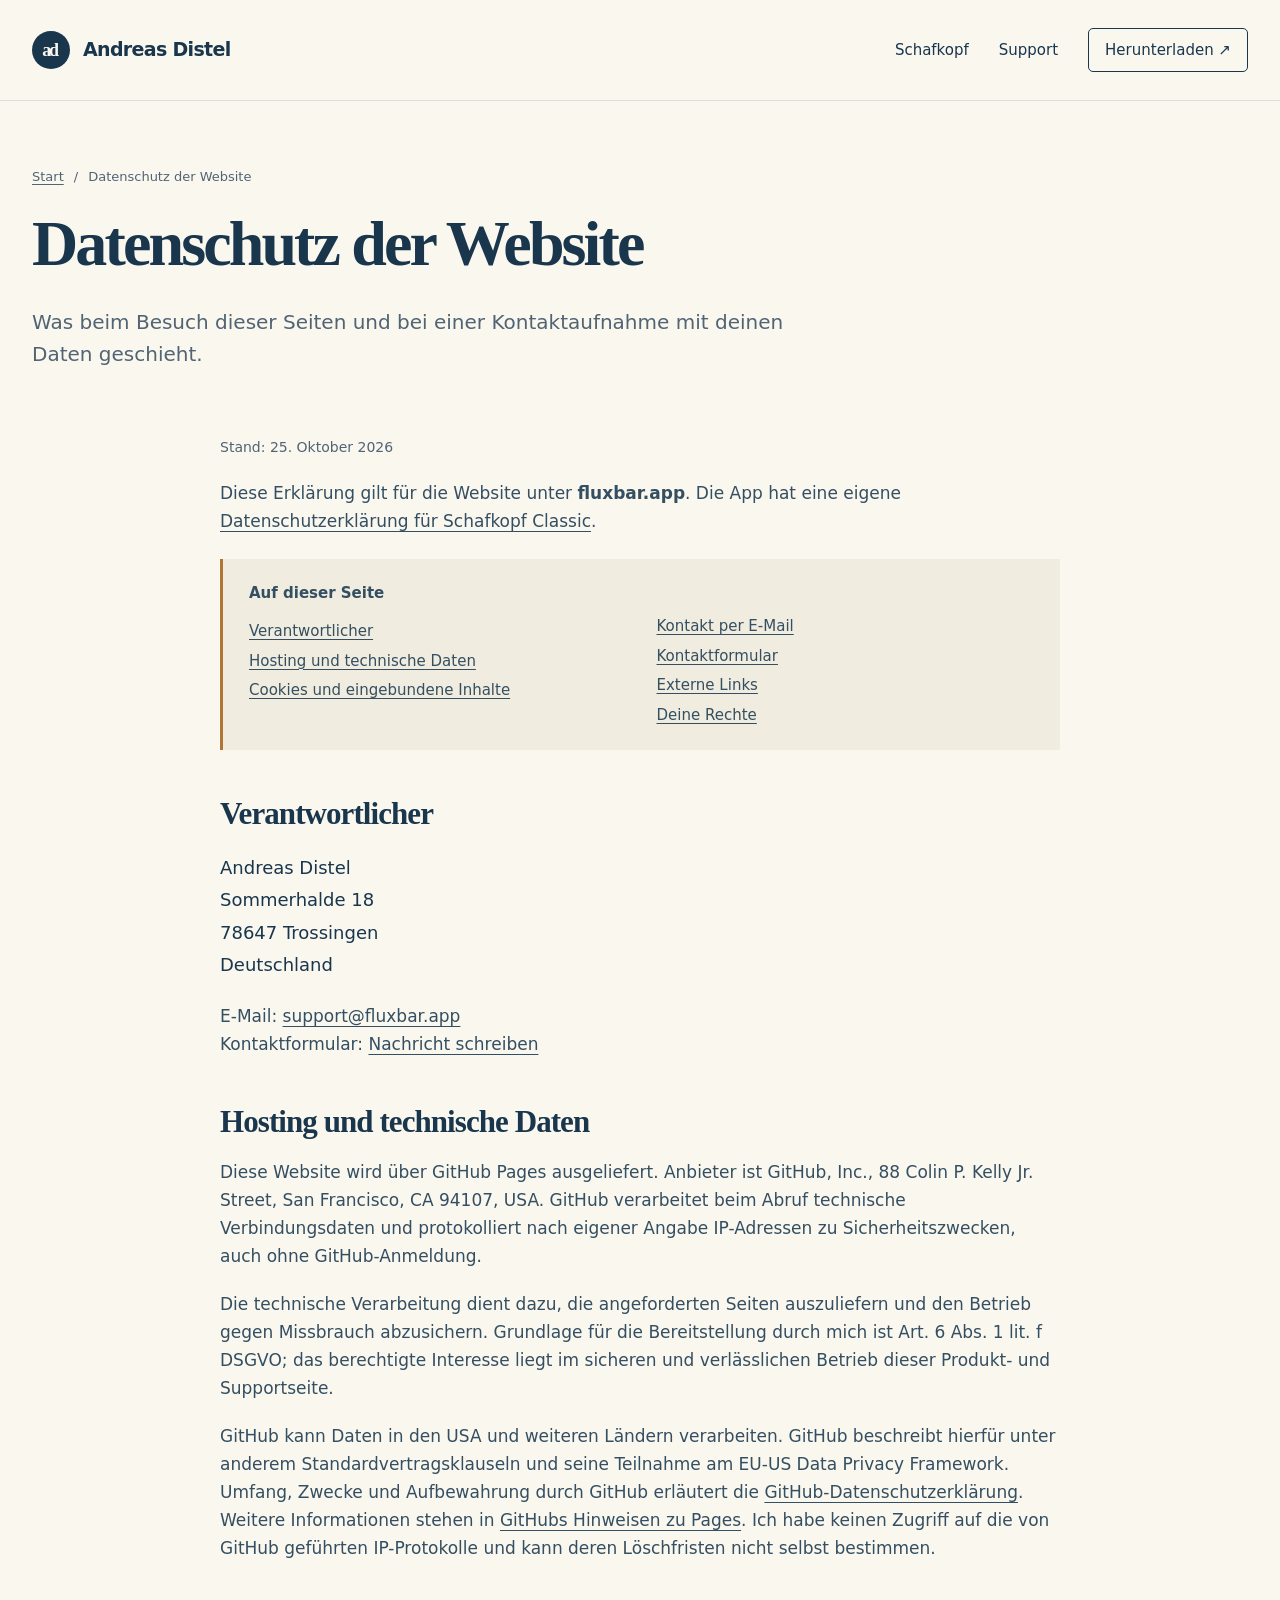
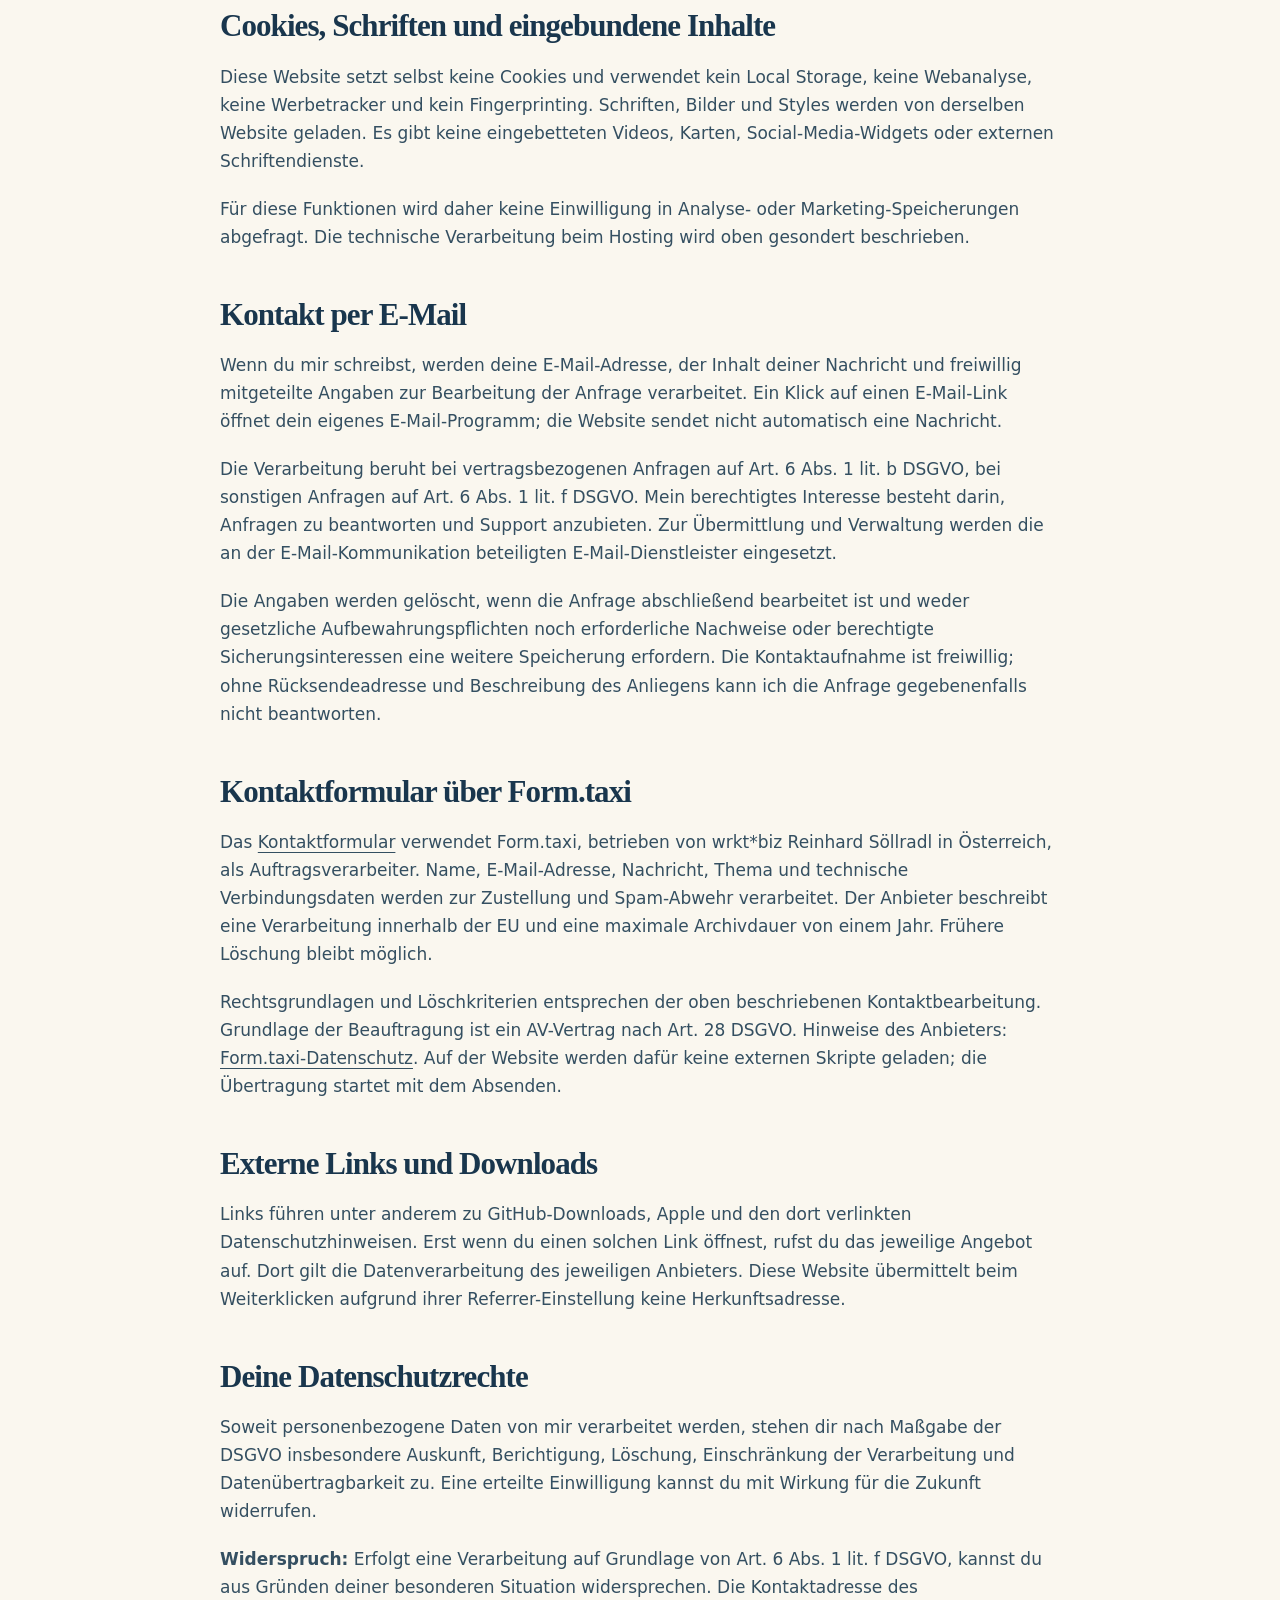
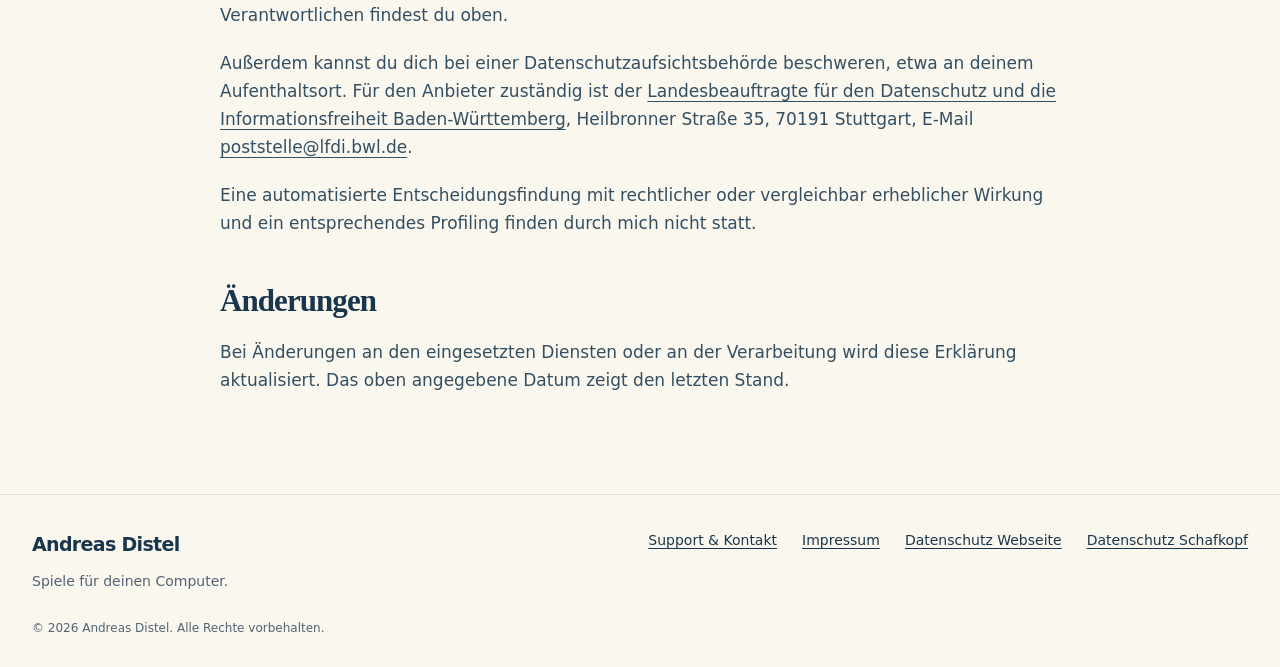
==== datenschutz/index.html @ 3a732f4f "Replace retired FluxBar site with Schafkopf product and legal pages" ====
<!doctype html>
<html lang="de"><head><meta charset="utf-8"><meta name="viewport" content="width=device-width,initial-scale=1">
<meta name="referrer" content="no-referrer"><meta name="color-scheme" content="light">
<meta http-equiv="Content-Security-Policy" content="default-src 'none'; img-src 'self'; style-src 'self'; font-src 'self'; script-src 'none'; object-src 'none'; base-uri 'none'; form-action 'none'">
<title>Datenschutz der Website · Andreas Distel</title><meta name="description" content="Datenschutz für fluxbar.app: GitHub Pages, technische Zugriffsdaten, lokale Schriften, E-Mail-Kontakt und deine Datenschutzrechte.">
<link rel="canonical" href="https://fluxbar.app/datenschutz/"><link rel="icon" type="image/png" sizes="128x128" href="/assets/images/icon-128.png">
<link rel="stylesheet" href="/assets/site.css"><link rel="preload" href="/assets/fonts/figtree-400.woff2" as="font" type="font/woff2" crossorigin>
<meta property="og:locale" content="de_DE"><meta property="og:type" content="website"><meta property="og:site_name" content="Andreas Distel · Spiele">
<meta property="og:title" content="Datenschutz der Website · Andreas Distel"><meta property="og:description" content="Datenschutz für fluxbar.app: GitHub Pages, technische Zugriffsdaten, lokale Schriften, E-Mail-Kontakt und deine Datenschutzrechte."><meta property="og:url" content="https://fluxbar.app/datenschutz/">
<meta property="og:image" content="https://fluxbar.app/assets/images/og-schafkopf-1200x630.jpg"><meta property="og:image:width" content="1200"><meta property="og:image:height" content="630"><meta property="og:image:alt" content="Schafkopf Classic – echte Spielansicht am dunklen Stammtisch.">
<meta name="twitter:card" content="summary_large_image"></head><body><a class="skip" href="#inhalt">Zum Inhalt</a>
    <header class="site-header"><div class="wrap header-row">
      <a class="brand" href="/" aria-label="Andreas Distel – Startseite"><span class="brand-mark" aria-hidden="true">ad</span>Andreas Distel</a>
      <nav aria-label="Hauptnavigation"><a href="/schafkopf/">Schafkopf</a><a href="/schafkopf/support/">Support</a><a class="nav-download" href="/schafkopf/#download">Herunterladen <span aria-hidden="true">↗</span></a></nav>
    </div></header><main id="inhalt"><div class="page-heading"><div class="wrap"><p class="breadcrumbs"><a href="/">Start</a><span aria-hidden="true">/</span>Datenschutz der Website</p><h1>Datenschutz der Website</h1><p class=lede>Was beim Besuch dieser Seiten und bei einer Kontaktaufnahme mit deinen Daten geschieht.</p></div></div><div class="wrap"><article class="article"><p class="date">Stand: 25. Oktober 2026</p><p>Diese Erklärung gilt für die Website unter <strong>fluxbar.app</strong>. Die App hat eine eigene <a href="/schafkopf/datenschutz/">Datenschutzerklärung für Schafkopf Classic</a>.</p>
    <div class="toc"><p>Auf dieser Seite</p><ul><li><a href="#verantwortlich">Verantwortlicher</a></li><li><a href="#hosting">Hosting und technische Daten</a></li><li><a href="#cookies">Cookies und eingebundene Inhalte</a></li><li><a href="#kontakt">Kontakt per E-Mail</a></li><li><a href="#formular">Kontaktformular</a></li><li><a href="#links">Externe Links</a></li><li><a href="#rechte">Deine Rechte</a></li></ul></div>
    <h2 id="verantwortlich">Verantwortlicher</h2><address>Andreas Distel<br>Sommerhalde 18<br>78647 Trossingen<br>Deutschland</address><p>E-Mail: <a href="mailto:support@fluxbar.app">support@fluxbar.app</a><br>Kontaktformular: <a href="/kontakt/">Nachricht schreiben</a></p>
    <h2 id="hosting">Hosting und technische Daten</h2><p>Diese Website wird über GitHub Pages ausgeliefert. Anbieter ist GitHub, Inc., 88 Colin P. Kelly Jr. Street, San Francisco, CA 94107, USA. GitHub verarbeitet beim Abruf technische Verbindungsdaten und protokolliert nach eigener Angabe IP-Adressen zu Sicherheitszwecken, auch ohne GitHub-Anmeldung.</p><p>Die technische Verarbeitung dient dazu, die angeforderten Seiten auszuliefern und den Betrieb gegen Missbrauch abzusichern. Grundlage für die Bereitstellung durch mich ist Art. 6 Abs. 1 lit. f DSGVO; das berechtigte Interesse liegt im sicheren und verlässlichen Betrieb dieser Produkt- und Supportseite.</p><p>GitHub kann Daten in den USA und weiteren Ländern verarbeiten. GitHub beschreibt hierfür unter anderem Standardvertragsklauseln und seine Teilnahme am EU-US Data Privacy Framework. Umfang, Zwecke und Aufbewahrung durch GitHub erläutert die <a href="https://docs.github.com/site-policy/privacy-policies/github-general-privacy-statement">GitHub-Datenschutzerklärung</a>. Weitere Informationen stehen in <a href="https://docs.github.com/en/pages/getting-started-with-github-pages/what-is-github-pages#data-collection">GitHubs Hinweisen zu Pages</a>. Ich habe keinen Zugriff auf die von GitHub geführten IP-Protokolle und kann deren Löschfristen nicht selbst bestimmen.</p>
    <h2 id="cookies">Cookies, Schriften und eingebundene Inhalte</h2><p>Diese Website setzt selbst keine Cookies und verwendet kein Local Storage, keine Webanalyse, keine Werbetracker und kein Fingerprinting. Schriften, Bilder und Styles werden von derselben Website geladen. Es gibt keine eingebetteten Videos, Karten, Social-Media-Widgets oder externen Schriftendienste.</p><p>Für diese Funktionen wird daher keine Einwilligung in Analyse- oder Marketing-Speicherungen abgefragt. Die technische Verarbeitung beim Hosting wird oben gesondert beschrieben.</p>
    <h2 id="kontakt">Kontakt per E-Mail</h2><p>Wenn du mir schreibst, werden deine E-Mail-Adresse, der Inhalt deiner Nachricht und freiwillig mitgeteilte Angaben zur Bearbeitung der Anfrage verarbeitet. Ein Klick auf einen E-Mail-Link öffnet dein eigenes E-Mail-Programm; die Website sendet nicht automatisch eine Nachricht.</p><p>Die Verarbeitung beruht bei vertragsbezogenen Anfragen auf Art. 6 Abs. 1 lit. b DSGVO, bei sonstigen Anfragen auf Art. 6 Abs. 1 lit. f DSGVO. Mein berechtigtes Interesse besteht darin, Anfragen zu beantworten und Support anzubieten. Zur Übermittlung und Verwaltung werden die an der E-Mail-Kommunikation beteiligten E-Mail-Dienstleister eingesetzt.</p><p>Die Angaben werden gelöscht, wenn die Anfrage abschließend bearbeitet ist und weder gesetzliche Aufbewahrungspflichten noch erforderliche Nachweise oder berechtigte Sicherungsinteressen eine weitere Speicherung erfordern. Die Kontaktaufnahme ist freiwillig; ohne Rücksendeadresse und Beschreibung des Anliegens kann ich die Anfrage gegebenenfalls nicht beantworten.</p>
    <h2 id="formular">Kontaktformular über Form.taxi</h2><p>Das <a href="/kontakt/">Kontaktformular</a> verwendet Form.taxi, betrieben von wrkt*biz Reinhard Söllradl in Österreich, als Auftragsverarbeiter. Name, E-Mail-Adresse, Nachricht, Thema und technische Verbindungsdaten werden zur Zustellung und Spam-Abwehr verarbeitet. Der Anbieter beschreibt eine Verarbeitung innerhalb der EU und eine maximale Archivdauer von einem Jahr. Frühere Löschung bleibt möglich.</p><p>Rechtsgrundlagen und Löschkriterien entsprechen der oben beschriebenen Kontaktbearbeitung. Grundlage der Beauftragung ist ein AV-Vertrag nach Art. 28 DSGVO. Hinweise des Anbieters: <a href="https://docs.form.taxi/de/privacy">Form.taxi-Datenschutz</a>. Auf der Website werden dafür keine externen Skripte geladen; die Übertragung startet mit dem Absenden.</p>
    <h2 id="links">Externe Links und Downloads</h2><p>Links führen unter anderem zu GitHub-Downloads, Apple und den dort verlinkten Datenschutzhinweisen. Erst wenn du einen solchen Link öffnest, rufst du das jeweilige Angebot auf. Dort gilt die Datenverarbeitung des jeweiligen Anbieters. Diese Website übermittelt beim Weiterklicken aufgrund ihrer Referrer-Einstellung keine Herkunftsadresse.</p>
    <h2 id="rechte">Deine Datenschutzrechte</h2><p>Soweit personenbezogene Daten von mir verarbeitet werden, stehen dir nach Maßgabe der DSGVO insbesondere Auskunft, Berichtigung, Löschung, Einschränkung der Verarbeitung und Datenübertragbarkeit zu. Eine erteilte Einwilligung kannst du mit Wirkung für die Zukunft widerrufen.</p><p><strong>Widerspruch:</strong> Erfolgt eine Verarbeitung auf Grundlage von Art. 6 Abs. 1 lit. f DSGVO, kannst du aus Gründen deiner besonderen Situation widersprechen. Die Kontaktadresse des Verantwortlichen findest du oben.</p><p>Außerdem kannst du dich bei einer Datenschutzaufsichtsbehörde beschweren, etwa an deinem Aufenthaltsort. Für den Anbieter zuständig ist der <a href="https://www.baden-wuerttemberg.datenschutz.de/kontakt-aufnehmen/">Landesbeauftragte für den Datenschutz und die Informationsfreiheit Baden-Württemberg</a>, Heilbronner Straße 35, 70191 Stuttgart, E-Mail <a href="mailto:poststelle@lfdi.bwl.de">poststelle@lfdi.bwl.de</a>.</p><p>Eine automatisierte Entscheidungsfindung mit rechtlicher oder vergleichbar erheblicher Wirkung und ein entsprechendes Profiling finden durch mich nicht statt.</p><h2>Änderungen</h2><p>Bei Änderungen an den eingesetzten Diensten oder an der Verarbeitung wird diese Erklärung aktualisiert. Das oben angegebene Datum zeigt den letzten Stand.</p></article></div></main><footer class="site-footer"><div class="wrap"><div class="footer-top"><div><a class="brand" href="/">Andreas Distel</a><p>Spiele für deinen Computer.</p></div>
      <div class="footer-links" aria-label="Kontakt und Rechtliches"><a href="/schafkopf/support/">Support &amp; Kontakt</a><a href="/impressum/">Impressum</a><a href="/datenschutz/">Datenschutz Webseite</a><a href="/schafkopf/datenschutz/">Datenschutz Schafkopf</a></div></div>
      <p class="copyright">© 2026 Andreas Distel. Alle Rechte vorbehalten.</p></div></footer></body></html>
---- assets/site.css ----
@font-face{font-family:Figtree;src:url('/assets/fonts/figtree-400.woff2') format('woff2');font-style:normal;font-weight:400;font-display:swap}
@font-face{font-family:Figtree;src:url('/assets/fonts/figtree-600.woff2') format('woff2');font-style:normal;font-weight:600;font-display:swap}
@font-face{font-family:Figtree;src:url('/assets/fonts/figtree-700.woff2') format('woff2');font-style:normal;font-weight:700;font-display:swap}
:root{--paper:#faf7ef;--white:#fffefa;--ink:#19364d;--muted:#516474;--line:#d9dfdc;--gold:#e8bf70;--soft:#eee9dd;--serif:Georgia,'Times New Roman',serif;--sans:Figtree,system-ui,sans-serif}
*{box-sizing:border-box}html{scroll-behavior:smooth;scroll-padding-top:30px}body{margin:0;background:var(--paper);color:var(--ink);font:400 18px/1.65 var(--sans);-webkit-font-smoothing:antialiased}img{display:block;max-width:100%;height:auto}a{color:inherit;text-underline-offset:.22em;text-decoration-thickness:1px}a:hover{text-decoration-thickness:2px}button,input,textarea{font:inherit}:focus-visible{outline:3px solid #ad6b0a;outline-offset:5px}.wrap{width:min(1240px,calc(100% - 64px));margin-inline:auto}.skip{position:absolute;left:20px;top:-100px;background:var(--ink);color:white;padding:12px 20px;z-index:10}.skip:focus{top:16px}.site-header{background:var(--paper);border-bottom:1px solid var(--line)}.header-row{min-height:100px;display:flex;align-items:center;justify-content:space-between;gap:24px}.brand{display:inline-flex;align-items:center;gap:13px;font-weight:700;font-size:19px;text-decoration:none;letter-spacing:-.035em;white-space:nowrap}.brand-mark{display:grid;place-items:center;width:38px;height:38px;color:var(--paper);background:var(--ink);border-radius:50%;font:700 18px var(--serif);letter-spacing:-.12em;padding-right:3px}nav{display:flex;align-items:center;gap:30px;font-size:15px}nav a{text-decoration:none}nav a[aria-current=page]{text-decoration:underline;text-decoration-color:#ad6b0a;text-decoration-thickness:2px}.nav-download{border:1px solid var(--ink);padding:9px 16px;border-radius:5px}.eyebrow{font-size:13px;font-weight:700;letter-spacing:.14em;text-transform:uppercase;margin:0 0 20px;color:var(--muted)}h1,h2,h3{font-family:var(--serif);font-weight:700;letter-spacing:-.045em;line-height:1.1;margin:0}h1{font-size:clamp(44px,6.7vw,88px)}h2{font-size:clamp(34px,4.2vw,56px)}h3{font-size:27px}p{margin:0 0 20px}.lede{font-size:21px;line-height:1.6;color:var(--muted);max-width:48ch;margin:26px 0}.hero{padding:76px 0 58px}.hero-grid{display:grid;grid-template-columns:.9fr 1.1fr;align-items:center;gap:50px}.hero-copy{padding-bottom:14px}.hero h1 em{font-weight:400;color:#9b5e19}.hero .eyebrow{display:flex;align-items:center;gap:12px}.app-mini{width:38px;height:38px;border-radius:9px}.actions{display:flex;align-items:center;flex-wrap:wrap;gap:16px 24px;margin:30px 0 22px}.button{display:inline-flex;align-items:center;justify-content:center;gap:12px;padding:14px 23px;background:var(--ink);color:var(--white);text-decoration:none;font-size:16px;font-weight:600;border:1px solid var(--ink);border-radius:5px;min-height:53px;line-height:1.35}.button:hover{background:#294e68;text-decoration:none}.button.secondary{background:transparent;color:var(--ink)}.button.gold{background:var(--gold);border-color:var(--gold);color:#20364a}.text-link{font-size:16px;font-weight:600}.note{font-size:14px;line-height:1.65;color:var(--muted);max-width:62ch}.screen-stage{background:var(--ink);border-radius:20px;padding:28px 20px 20px;position:relative}.screen-stage:before{content:'';display:block;width:45px;height:6px;background:var(--gold);position:absolute;top:12px;left:22px}.screen-stage img{width:100%;border-radius:9px}.screen-stage a{display:block;border-radius:9px}.screen-stage figcaption{color:#d5e1e8;font-size:13px;margin:15px 2px 0;line-height:1.5}.hero-grid figure{margin:0}.reassurance{display:flex;gap:18px 42px;flex-wrap:wrap;padding:27px 0 33px;border-bottom:1px solid var(--line);font-size:15px;color:var(--muted)}.reassurance span:before{content:'✓';font-weight:700;color:#386851;margin-right:9px}.section{padding:80px 0}.section-head{display:grid;grid-template-columns:1fr .8fr;gap:60px;align-items:end;margin-bottom:40px}.section-head p{margin:0;color:var(--muted)}.section-head .eyebrow{margin-bottom:15px}.feature-list{display:grid;grid-template-columns:repeat(3,minmax(0,1fr));gap:36px}.feature-list article{padding:28px 0;border-top:2px solid var(--ink)}.feature-list p{color:var(--muted);font-size:17px;margin:18px 0 0}.section-dark{background:var(--ink);color:var(--white)}.section-dark .eyebrow,.section-dark .lede,.section-dark p{color:#d1dde5}.split{display:grid;grid-template-columns:1.1fr .9fr;gap:64px;align-items:center}.split figure{margin:0}.split img{border-radius:11px}.split h2{max-width:12ch}.split .lede{font-size:19px}.section-dark .text-link{color:var(--gold)}.gallery{display:grid;grid-template-columns:repeat(2,minmax(0,1fr));gap:32px}.gallery figure{margin:0}.gallery img{border-radius:10px;border:1px solid var(--line)}.gallery figcaption{font-size:16px;font-weight:600;margin:17px 0 6px}.gallery .note{font-size:15px}.product-intro{padding:65px 0 45px}.product-intro h1{max-width:14ch}.product-intro .lede{max-width:52ch}.product-hero{display:grid;grid-template-columns:1fr 1fr;gap:65px;align-items:center}.product-hero figure{margin:0}.large-screen{margin:0}.large-screen img{border-radius:13px}.download-section{background:#eeeadf}.download-grid{display:grid;grid-template-columns:1fr 1fr;gap:28px;margin:38px 0 28px}.download{background:var(--white);border:1px solid #d4d6cb;padding:32px;border-radius:9px}.download h3{font-size:30px}.download .platform{font-size:14px;color:var(--muted);margin:7px 0 24px}.download .note{margin:20px 0 0}.store-status{display:flex;gap:20px;justify-content:space-between;align-items:center;flex-wrap:wrap;border-top:1px solid #cfd1c7;padding-top:24px;margin-top:28px}.store-status p{margin:0}.store-status strong{font-weight:600}.support-strip{display:flex;justify-content:space-between;align-items:center;gap:32px}.support-strip p{margin:16px 0 0;color:var(--muted);max-width:60ch}.support-strip .button{white-space:nowrap}.site-footer{border-top:1px solid var(--line);padding:34px 0 28px;font-size:14px}.footer-top{display:flex;justify-content:space-between;gap:28px}.footer-top p{color:var(--muted);margin:10px 0 0;font-size:14px}.footer-links{display:flex;align-items:flex-start;flex-wrap:wrap;gap:12px 25px;max-width:610px;justify-content:flex-end}.footer-links a{white-space:nowrap}.copyright{font-size:12px;color:var(--muted);margin:26px 0 0}.page-heading{padding:65px 0 40px}.page-heading h1{font-size:clamp(42px,5vw,68px)}.page-heading .lede{max-width:60ch;font-size:20px}.breadcrumbs{font-size:13px;display:flex;gap:10px;align-items:center;color:var(--muted);margin:0 0 22px}.article{max-width:840px;margin:0 auto;padding-bottom:80px}.article h2{font-size:31px;letter-spacing:-.03em;margin:45px 0 18px;line-height:1.2}.article h3{font-size:24px;margin:28px 0 15px}.article p,.article li{color:#344f61;font-size:17px}.article ul,.article ol{padding-left:25px;margin:0 0 24px}.article li{margin:8px 0}.article a{overflow-wrap:anywhere}.article address{font-style:normal;line-height:1.8;margin:20px 0}.article .date{font-size:14px;color:var(--muted)}.toc{padding:22px 26px;border-left:3px solid #af7735;background:#f0ecdf;margin:24px 0}.toc p{font-size:15px;font-weight:600;margin:0 0 8px}.toc ul{list-style:none;padding:0;margin:0;columns:2;column-gap:30px}.toc li{font-size:15px;margin:5px 0;break-inside:avoid}.privacy-summary{display:grid;grid-template-columns:repeat(3,1fr);gap:20px;margin:15px 0 30px}.privacy-summary p{padding:20px;border:1px solid var(--line);border-radius:7px;font-size:15px;margin:0}.privacy-summary strong{display:block;color:var(--ink);font-size:16px;margin-bottom:5px}.contact-box{border:1px solid var(--line);background:var(--white);padding:32px;border-radius:8px;margin:28px 0}.contact-box h2{margin-top:0}.contact-box .email{font-size:clamp(21px,4vw,31px);font-weight:600}.faq{margin-top:24px}.faq details{border-top:1px solid var(--line);padding:19px 0}.faq details:last-child{border-bottom:1px solid var(--line)}.faq summary{font-size:18px;font-weight:600;cursor:pointer;padding-right:20px}.faq details p{margin:17px 0 0}.faq details ul{margin:14px 0 6px}.subtle-panel{border-top:1px solid var(--line);margin-top:30px;padding-top:24px}.not-found{text-align:center;padding:90px 0 120px}.not-found h1{margin:14px 0 26px}.not-found p{color:var(--muted)}
@media(min-width:1500px){.hero-grid{gap:75px}.hero{padding-top:90px;padding-bottom:70px}}
@media(max-width:1000px){.hero-grid,.product-hero{gap:32px;grid-template-columns:1fr 1fr}.hero h1{font-size:61px}.lede{font-size:18px}.split{gap:35px}.wrap{width:calc(100% - 44px)}nav{gap:18px}.footer-top{flex-direction:column}.footer-links{justify-content:flex-start}.feature-list{gap:24px}.section-head{gap:30px}}
@media(max-width:760px){.hero-grid,.product-hero,.split,.section-head{grid-template-columns:1fr}.hero{padding-top:43px}.hero h1{font-size:clamp(48px,9.5vw,72px)}.hero-copy{padding:0}.hero-grid{gap:34px}.hero .lede{max-width:38ch}.header-row{min-height:90px;gap:15px;flex-wrap:wrap;padding-block:18px}nav{gap:20px;font-size:14px}.nav-download{display:none}.brand{font-size:17px}.brand-mark{width:32px;height:32px;font-size:16px}.reassurance{gap:12px 22px;font-size:14px}.section{padding:58px 0}.feature-list{grid-template-columns:1fr;gap:0}.feature-list article{padding:24px 0}.gallery,.download-grid{grid-template-columns:1fr}.gallery{gap:32px}.section-head{gap:22px;margin-bottom:28px}.split h2{max-width:18ch}.split{gap:30px}.download{padding:26px}.support-strip{align-items:flex-start;flex-direction:column;gap:24px}.footer-links{gap:14px 22px}.toc ul{columns:1}.privacy-summary{grid-template-columns:1fr;gap:10px}.privacy-summary p{padding:17px}.page-heading{padding-top:40px}.page-heading h1{overflow-wrap:anywhere}.article h2{font-size:28px}.screen-stage{padding:23px 12px 12px;border-radius:13px}.screen-stage:before{top:10px;height:4px;left:14px;width:32px}.product-intro{padding-top:40px}.product-hero .lede{margin-bottom:0}.contact-box{padding:24px}.contact-box .email{word-break:break-word}.store-status{align-items:flex-start;flex-direction:column;gap:12px}}
@media(max-width:380px){.wrap{width:calc(100% - 32px)}nav{gap:14px}.hero h1{font-size:46px}.actions{gap:20px}.button{padding:13px 19px}.reassurance{font-size:13px}}
@media(prefers-reduced-motion:reduce){html{scroll-behavior:auto}}
.product-intro .eyebrow{display:flex;align-items:center;gap:12px}.contact-form{padding:28px;background:var(--white);border:1px solid var(--line);border-radius:9px;margin:25px 0}.contact-form fieldset{border:0;padding:0;margin:0;min-width:0}.contact-form legend{font-family:var(--serif);font-size:27px;font-weight:700;margin-bottom:25px}.form-columns{display:grid;grid-template-columns:1fr 1fr;gap:22px}.form-field{margin-bottom:24px}.form-field label{display:block;font-size:16px;font-weight:600;margin-bottom:8px}.form-field label span{font-weight:400;color:var(--muted)}.form-field input,.form-field select,.form-field textarea{width:100%;border:1px solid #a7b4b9;border-radius:5px;padding:12px 13px;background:white;color:var(--ink);font:400 17px/1.5 var(--sans)}.form-field textarea{resize:vertical;min-height:180px}.form-field .note{margin-top:10px}.contact-form button{cursor:pointer}.contact-form fieldset:disabled{opacity:.6}.contact-form fieldset:disabled button{cursor:not-allowed}.form-status{border-left:3px solid #ad6b0a;padding:14px 20px;background:#f1e5cd}.form-trap{display:none}@media(max-width:600px){.form-columns{grid-template-columns:1fr;gap:0}.contact-form{padding:21px}}
.form-confirm{display:flex;gap:12px;align-items:flex-start;font-size:15px;line-height:1.6;margin:22px 0}.form-confirm input{width:18px;height:18px;flex:0 0 18px;margin:4px 0 0;accent-color:var(--ink)}
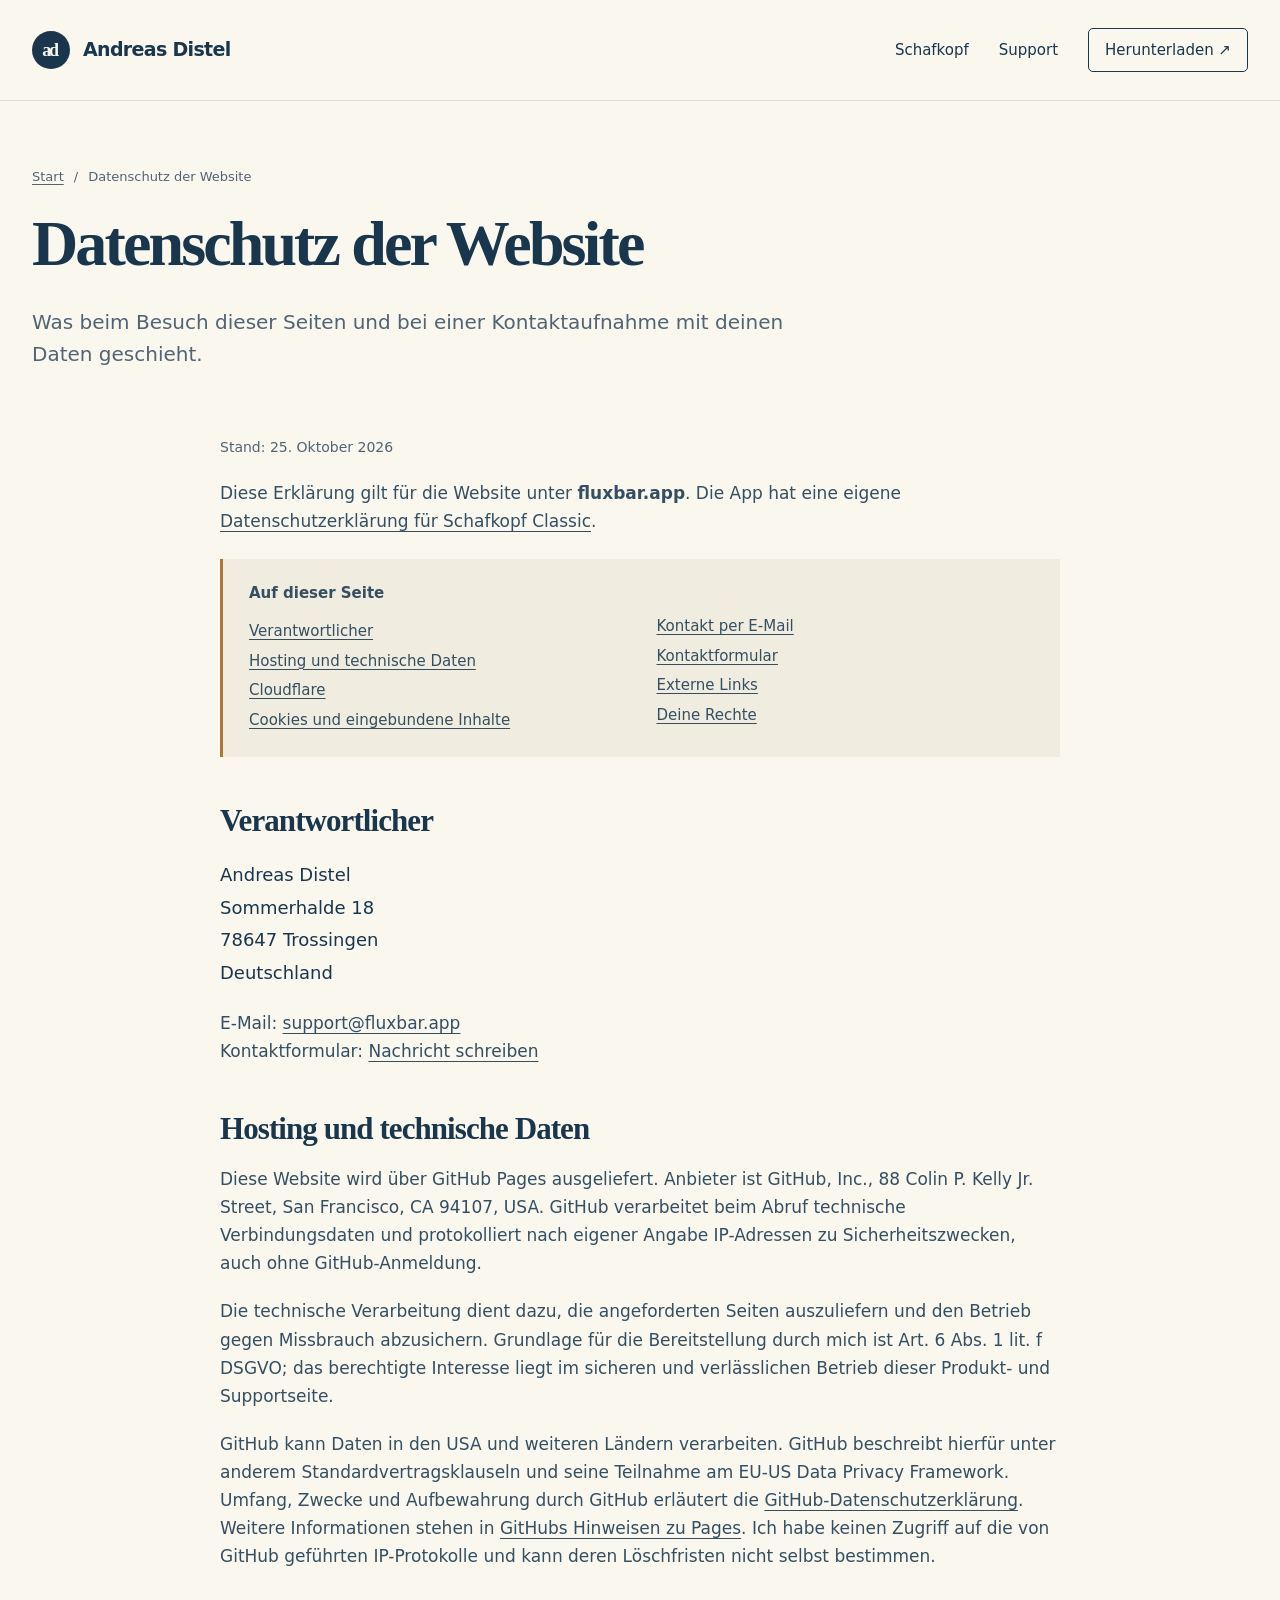
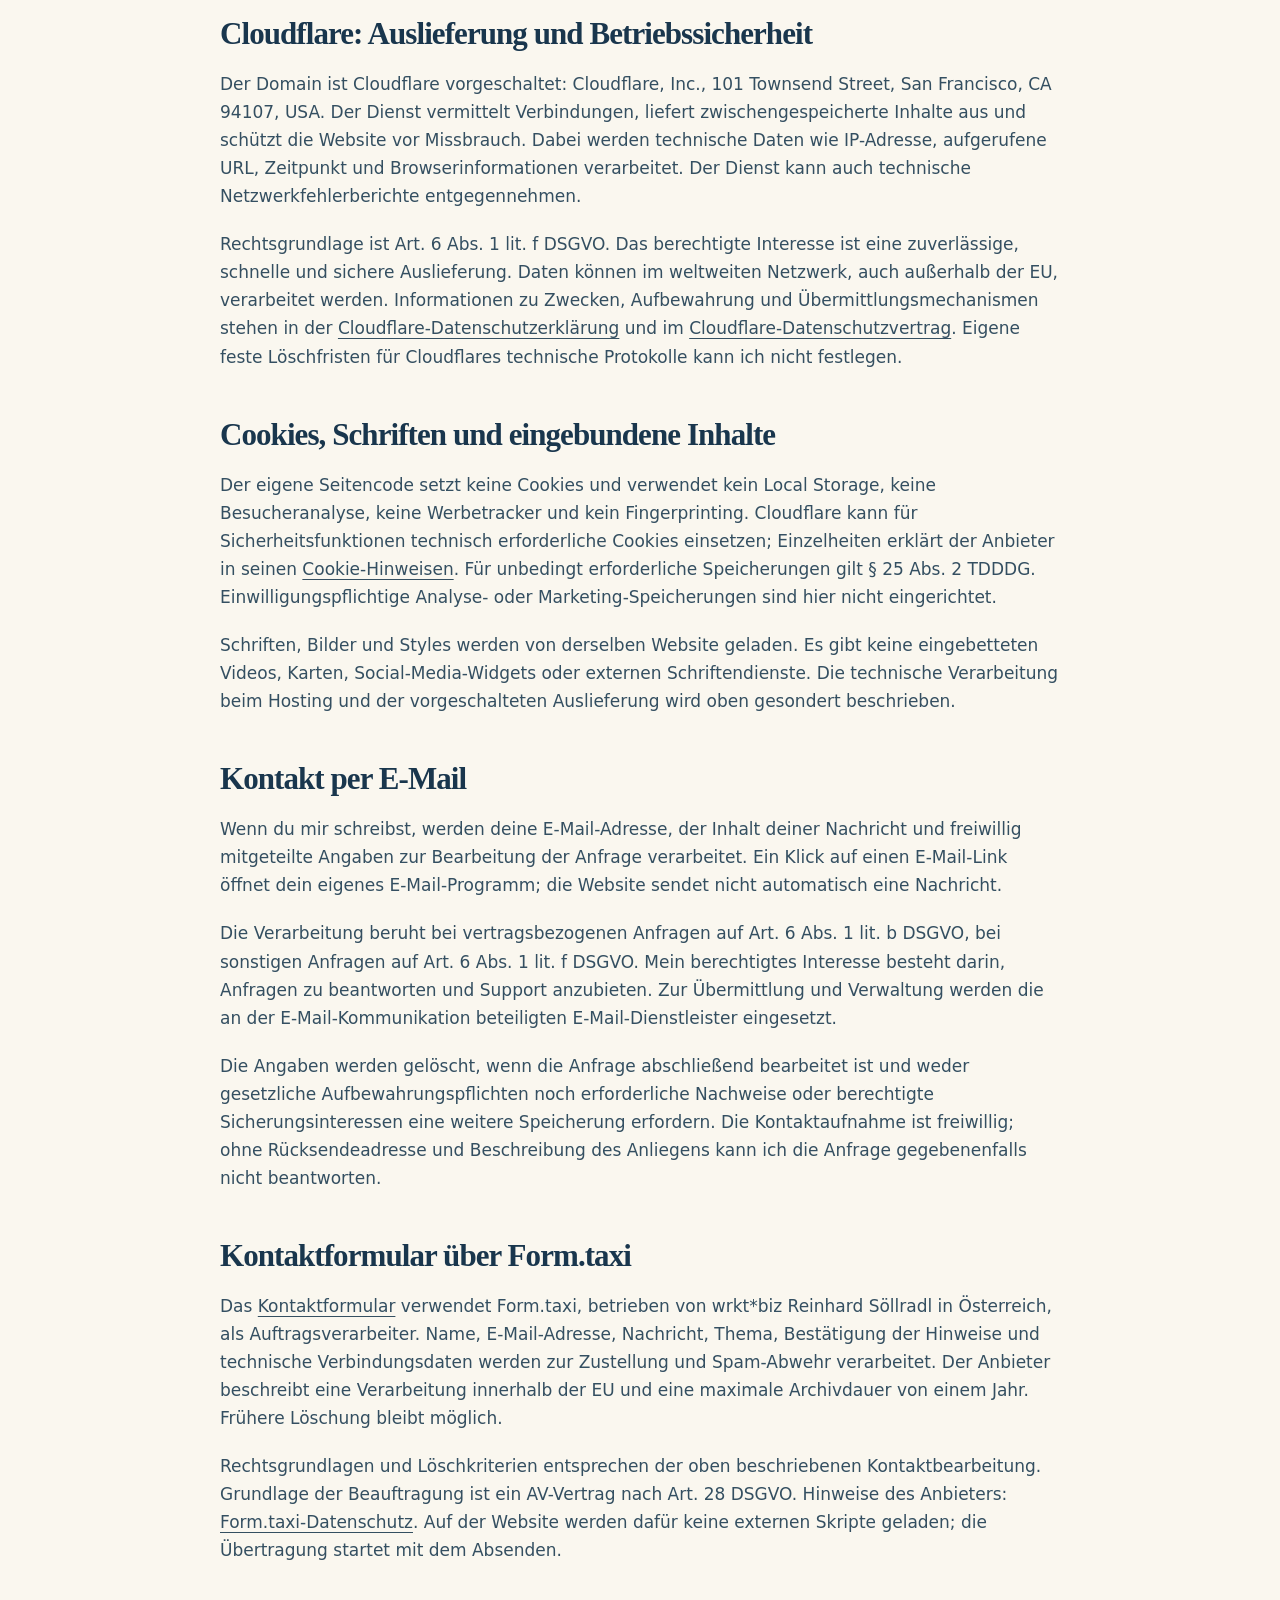
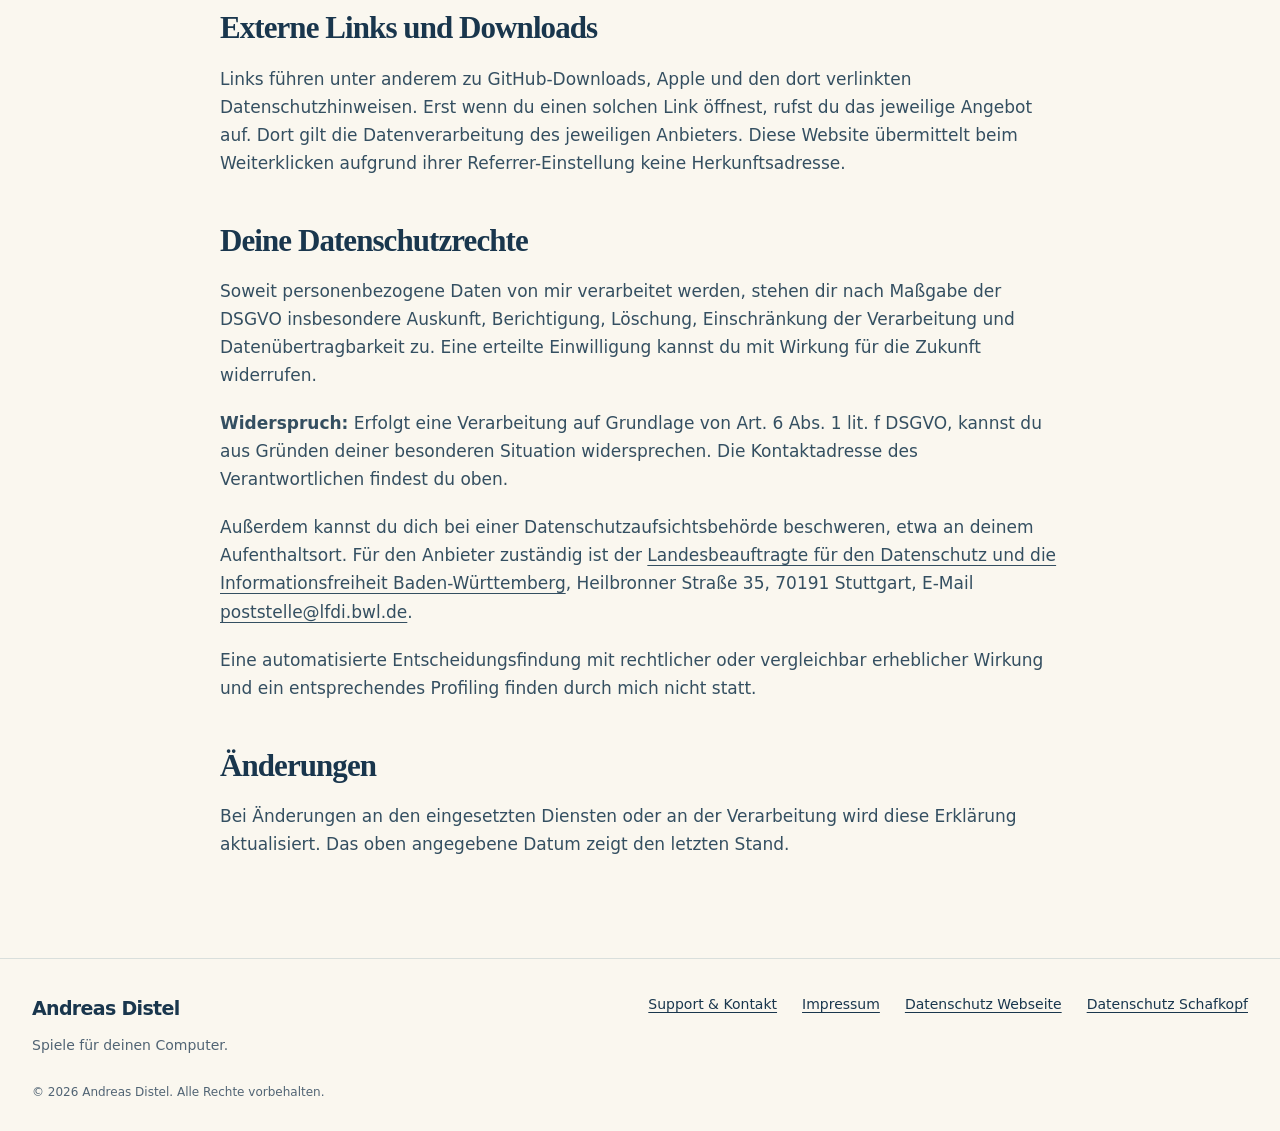
==== commit d8f08c83: "Keep contact emails readable behind Cloudflare and document actual delivery services" ====
--- a/datenschutz/index.html
+++ b/datenschutz/index.html
@@ -2,24 +2,25 @@
 <html lang="de"><head><meta charset="utf-8"><meta name="viewport" content="width=device-width,initial-scale=1">
 <meta name="referrer" content="no-referrer"><meta name="color-scheme" content="light">
 <meta http-equiv="Content-Security-Policy" content="default-src 'none'; img-src 'self'; style-src 'self'; font-src 'self'; script-src 'none'; object-src 'none'; base-uri 'none'; form-action 'none'">
-<title>Datenschutz der Website · Andreas Distel</title><meta name="description" content="Datenschutz für fluxbar.app: GitHub Pages, technische Zugriffsdaten, lokale Schriften, E-Mail-Kontakt und deine Datenschutzrechte.">
+<title>Datenschutz der Website · Andreas Distel</title><meta name="description" content="Datenschutz für fluxbar.app: GitHub Pages, Cloudflare, technische Zugriffsdaten, lokale Schriften, Kontaktformular und deine Datenschutzrechte.">
 <link rel="canonical" href="https://fluxbar.app/datenschutz/"><link rel="icon" type="image/png" sizes="128x128" href="/assets/images/icon-128.png">
 <link rel="stylesheet" href="/assets/site.css"><link rel="preload" href="/assets/fonts/figtree-400.woff2" as="font" type="font/woff2" crossorigin>
 <meta property="og:locale" content="de_DE"><meta property="og:type" content="website"><meta property="og:site_name" content="Andreas Distel · Spiele">
-<meta property="og:title" content="Datenschutz der Website · Andreas Distel"><meta property="og:description" content="Datenschutz für fluxbar.app: GitHub Pages, technische Zugriffsdaten, lokale Schriften, E-Mail-Kontakt und deine Datenschutzrechte."><meta property="og:url" content="https://fluxbar.app/datenschutz/">
+<meta property="og:title" content="Datenschutz der Website · Andreas Distel"><meta property="og:description" content="Datenschutz für fluxbar.app: GitHub Pages, Cloudflare, technische Zugriffsdaten, lokale Schriften, Kontaktformular und deine Datenschutzrechte."><meta property="og:url" content="https://fluxbar.app/datenschutz/">
 <meta property="og:image" content="https://fluxbar.app/assets/images/og-schafkopf-1200x630.jpg"><meta property="og:image:width" content="1200"><meta property="og:image:height" content="630"><meta property="og:image:alt" content="Schafkopf Classic – echte Spielansicht am dunklen Stammtisch.">
-<meta name="twitter:card" content="summary_large_image"></head><body><a class="skip" href="#inhalt">Zum Inhalt</a>
+<meta name="twitter:card" content="summary_large_image"></head><body><!--email_off--><a class="skip" href="#inhalt">Zum Inhalt</a>
     <header class="site-header"><div class="wrap header-row">
       <a class="brand" href="/" aria-label="Andreas Distel – Startseite"><span class="brand-mark" aria-hidden="true">ad</span>Andreas Distel</a>
       <nav aria-label="Hauptnavigation"><a href="/schafkopf/">Schafkopf</a><a href="/schafkopf/support/">Support</a><a class="nav-download" href="/schafkopf/#download">Herunterladen <span aria-hidden="true">↗</span></a></nav>
     </div></header><main id="inhalt"><div class="page-heading"><div class="wrap"><p class="breadcrumbs"><a href="/">Start</a><span aria-hidden="true">/</span>Datenschutz der Website</p><h1>Datenschutz der Website</h1><p class=lede>Was beim Besuch dieser Seiten und bei einer Kontaktaufnahme mit deinen Daten geschieht.</p></div></div><div class="wrap"><article class="article"><p class="date">Stand: 25. Oktober 2026</p><p>Diese Erklärung gilt für die Website unter <strong>fluxbar.app</strong>. Die App hat eine eigene <a href="/schafkopf/datenschutz/">Datenschutzerklärung für Schafkopf Classic</a>.</p>
-    <div class="toc"><p>Auf dieser Seite</p><ul><li><a href="#verantwortlich">Verantwortlicher</a></li><li><a href="#hosting">Hosting und technische Daten</a></li><li><a href="#cookies">Cookies und eingebundene Inhalte</a></li><li><a href="#kontakt">Kontakt per E-Mail</a></li><li><a href="#formular">Kontaktformular</a></li><li><a href="#links">Externe Links</a></li><li><a href="#rechte">Deine Rechte</a></li></ul></div>
+    <div class="toc"><p>Auf dieser Seite</p><ul><li><a href="#verantwortlich">Verantwortlicher</a></li><li><a href="#hosting">Hosting und technische Daten</a></li><li><a href="#cloudflare">Cloudflare</a></li><li><a href="#cookies">Cookies und eingebundene Inhalte</a></li><li><a href="#kontakt">Kontakt per E-Mail</a></li><li><a href="#formular">Kontaktformular</a></li><li><a href="#links">Externe Links</a></li><li><a href="#rechte">Deine Rechte</a></li></ul></div>
     <h2 id="verantwortlich">Verantwortlicher</h2><address>Andreas Distel<br>Sommerhalde 18<br>78647 Trossingen<br>Deutschland</address><p>E-Mail: <a href="mailto:support@fluxbar.app">support@fluxbar.app</a><br>Kontaktformular: <a href="/kontakt/">Nachricht schreiben</a></p>
     <h2 id="hosting">Hosting und technische Daten</h2><p>Diese Website wird über GitHub Pages ausgeliefert. Anbieter ist GitHub, Inc., 88 Colin P. Kelly Jr. Street, San Francisco, CA 94107, USA. GitHub verarbeitet beim Abruf technische Verbindungsdaten und protokolliert nach eigener Angabe IP-Adressen zu Sicherheitszwecken, auch ohne GitHub-Anmeldung.</p><p>Die technische Verarbeitung dient dazu, die angeforderten Seiten auszuliefern und den Betrieb gegen Missbrauch abzusichern. Grundlage für die Bereitstellung durch mich ist Art. 6 Abs. 1 lit. f DSGVO; das berechtigte Interesse liegt im sicheren und verlässlichen Betrieb dieser Produkt- und Supportseite.</p><p>GitHub kann Daten in den USA und weiteren Ländern verarbeiten. GitHub beschreibt hierfür unter anderem Standardvertragsklauseln und seine Teilnahme am EU-US Data Privacy Framework. Umfang, Zwecke und Aufbewahrung durch GitHub erläutert die <a href="https://docs.github.com/site-policy/privacy-policies/github-general-privacy-statement">GitHub-Datenschutzerklärung</a>. Weitere Informationen stehen in <a href="https://docs.github.com/en/pages/getting-started-with-github-pages/what-is-github-pages#data-collection">GitHubs Hinweisen zu Pages</a>. Ich habe keinen Zugriff auf die von GitHub geführten IP-Protokolle und kann deren Löschfristen nicht selbst bestimmen.</p>
-    <h2 id="cookies">Cookies, Schriften und eingebundene Inhalte</h2><p>Diese Website setzt selbst keine Cookies und verwendet kein Local Storage, keine Webanalyse, keine Werbetracker und kein Fingerprinting. Schriften, Bilder und Styles werden von derselben Website geladen. Es gibt keine eingebetteten Videos, Karten, Social-Media-Widgets oder externen Schriftendienste.</p><p>Für diese Funktionen wird daher keine Einwilligung in Analyse- oder Marketing-Speicherungen abgefragt. Die technische Verarbeitung beim Hosting wird oben gesondert beschrieben.</p>
+    <h2 id="cloudflare">Cloudflare: Auslieferung und Betriebssicherheit</h2><p>Der Domain ist Cloudflare vorgeschaltet: Cloudflare, Inc., 101 Townsend Street, San Francisco, CA 94107, USA. Der Dienst vermittelt Verbindungen, liefert zwischengespeicherte Inhalte aus und schützt die Website vor Missbrauch. Dabei werden technische Daten wie IP-Adresse, aufgerufene URL, Zeitpunkt und Browserinformationen verarbeitet. Der Dienst kann auch technische Netzwerkfehlerberichte entgegennehmen.</p><p>Rechtsgrundlage ist Art. 6 Abs. 1 lit. f DSGVO. Das berechtigte Interesse ist eine zuverlässige, schnelle und sichere Auslieferung. Daten können im weltweiten Netzwerk, auch außerhalb der EU, verarbeitet werden. Informationen zu Zwecken, Aufbewahrung und Übermittlungsmechanismen stehen in der <a href="https://www.cloudflare.com/privacypolicy/">Cloudflare-Datenschutzerklärung</a> und im <a href="https://www.cloudflare.com/cloudflare-customer-dpa/">Cloudflare-Datenschutzvertrag</a>. Eigene feste Löschfristen für Cloudflares technische Protokolle kann ich nicht festlegen.</p>
+    <h2 id="cookies">Cookies, Schriften und eingebundene Inhalte</h2><p>Der eigene Seitencode setzt keine Cookies und verwendet kein Local Storage, keine Besucheranalyse, keine Werbetracker und kein Fingerprinting. Cloudflare kann für Sicherheitsfunktionen technisch erforderliche Cookies einsetzen; Einzelheiten erklärt der Anbieter in seinen <a href="https://developers.cloudflare.com/fundamentals/reference/policies-compliances/cloudflare-cookies/">Cookie-Hinweisen</a>. Für unbedingt erforderliche Speicherungen gilt § 25 Abs. 2 TDDDG. Einwilligungspflichtige Analyse- oder Marketing-Speicherungen sind hier nicht eingerichtet.</p><p>Schriften, Bilder und Styles werden von derselben Website geladen. Es gibt keine eingebetteten Videos, Karten, Social-Media-Widgets oder externen Schriftendienste. Die technische Verarbeitung beim Hosting und der vorgeschalteten Auslieferung wird oben gesondert beschrieben.</p>
     <h2 id="kontakt">Kontakt per E-Mail</h2><p>Wenn du mir schreibst, werden deine E-Mail-Adresse, der Inhalt deiner Nachricht und freiwillig mitgeteilte Angaben zur Bearbeitung der Anfrage verarbeitet. Ein Klick auf einen E-Mail-Link öffnet dein eigenes E-Mail-Programm; die Website sendet nicht automatisch eine Nachricht.</p><p>Die Verarbeitung beruht bei vertragsbezogenen Anfragen auf Art. 6 Abs. 1 lit. b DSGVO, bei sonstigen Anfragen auf Art. 6 Abs. 1 lit. f DSGVO. Mein berechtigtes Interesse besteht darin, Anfragen zu beantworten und Support anzubieten. Zur Übermittlung und Verwaltung werden die an der E-Mail-Kommunikation beteiligten E-Mail-Dienstleister eingesetzt.</p><p>Die Angaben werden gelöscht, wenn die Anfrage abschließend bearbeitet ist und weder gesetzliche Aufbewahrungspflichten noch erforderliche Nachweise oder berechtigte Sicherungsinteressen eine weitere Speicherung erfordern. Die Kontaktaufnahme ist freiwillig; ohne Rücksendeadresse und Beschreibung des Anliegens kann ich die Anfrage gegebenenfalls nicht beantworten.</p>
-    <h2 id="formular">Kontaktformular über Form.taxi</h2><p>Das <a href="/kontakt/">Kontaktformular</a> verwendet Form.taxi, betrieben von wrkt*biz Reinhard Söllradl in Österreich, als Auftragsverarbeiter. Name, E-Mail-Adresse, Nachricht, Thema und technische Verbindungsdaten werden zur Zustellung und Spam-Abwehr verarbeitet. Der Anbieter beschreibt eine Verarbeitung innerhalb der EU und eine maximale Archivdauer von einem Jahr. Frühere Löschung bleibt möglich.</p><p>Rechtsgrundlagen und Löschkriterien entsprechen der oben beschriebenen Kontaktbearbeitung. Grundlage der Beauftragung ist ein AV-Vertrag nach Art. 28 DSGVO. Hinweise des Anbieters: <a href="https://docs.form.taxi/de/privacy">Form.taxi-Datenschutz</a>. Auf der Website werden dafür keine externen Skripte geladen; die Übertragung startet mit dem Absenden.</p>
+    <h2 id="formular">Kontaktformular über Form.taxi</h2><p>Das <a href="/kontakt/">Kontaktformular</a> verwendet Form.taxi, betrieben von wrkt*biz Reinhard Söllradl in Österreich, als Auftragsverarbeiter. Name, E-Mail-Adresse, Nachricht, Thema, Bestätigung der Hinweise und technische Verbindungsdaten werden zur Zustellung und Spam-Abwehr verarbeitet. Der Anbieter beschreibt eine Verarbeitung innerhalb der EU und eine maximale Archivdauer von einem Jahr. Frühere Löschung bleibt möglich.</p><p>Rechtsgrundlagen und Löschkriterien entsprechen der oben beschriebenen Kontaktbearbeitung. Grundlage der Beauftragung ist ein AV-Vertrag nach Art. 28 DSGVO. Hinweise des Anbieters: <a href="https://docs.form.taxi/de/privacy">Form.taxi-Datenschutz</a>. Auf der Website werden dafür keine externen Skripte geladen; die Übertragung startet mit dem Absenden.</p>
     <h2 id="links">Externe Links und Downloads</h2><p>Links führen unter anderem zu GitHub-Downloads, Apple und den dort verlinkten Datenschutzhinweisen. Erst wenn du einen solchen Link öffnest, rufst du das jeweilige Angebot auf. Dort gilt die Datenverarbeitung des jeweiligen Anbieters. Diese Website übermittelt beim Weiterklicken aufgrund ihrer Referrer-Einstellung keine Herkunftsadresse.</p>
     <h2 id="rechte">Deine Datenschutzrechte</h2><p>Soweit personenbezogene Daten von mir verarbeitet werden, stehen dir nach Maßgabe der DSGVO insbesondere Auskunft, Berichtigung, Löschung, Einschränkung der Verarbeitung und Datenübertragbarkeit zu. Eine erteilte Einwilligung kannst du mit Wirkung für die Zukunft widerrufen.</p><p><strong>Widerspruch:</strong> Erfolgt eine Verarbeitung auf Grundlage von Art. 6 Abs. 1 lit. f DSGVO, kannst du aus Gründen deiner besonderen Situation widersprechen. Die Kontaktadresse des Verantwortlichen findest du oben.</p><p>Außerdem kannst du dich bei einer Datenschutzaufsichtsbehörde beschweren, etwa an deinem Aufenthaltsort. Für den Anbieter zuständig ist der <a href="https://www.baden-wuerttemberg.datenschutz.de/kontakt-aufnehmen/">Landesbeauftragte für den Datenschutz und die Informationsfreiheit Baden-Württemberg</a>, Heilbronner Straße 35, 70191 Stuttgart, E-Mail <a href="mailto:poststelle@lfdi.bwl.de">poststelle@lfdi.bwl.de</a>.</p><p>Eine automatisierte Entscheidungsfindung mit rechtlicher oder vergleichbar erheblicher Wirkung und ein entsprechendes Profiling finden durch mich nicht statt.</p><h2>Änderungen</h2><p>Bei Änderungen an den eingesetzten Diensten oder an der Verarbeitung wird diese Erklärung aktualisiert. Das oben angegebene Datum zeigt den letzten Stand.</p></article></div></main><footer class="site-footer"><div class="wrap"><div class="footer-top"><div><a class="brand" href="/">Andreas Distel</a><p>Spiele für deinen Computer.</p></div>
       <div class="footer-links" aria-label="Kontakt und Rechtliches"><a href="/schafkopf/support/">Support &amp; Kontakt</a><a href="/impressum/">Impressum</a><a href="/datenschutz/">Datenschutz Webseite</a><a href="/schafkopf/datenschutz/">Datenschutz Schafkopf</a></div></div>
-      <p class="copyright">© 2026 Andreas Distel. Alle Rechte vorbehalten.</p></div></footer></body></html>
+      <p class="copyright">© 2026 Andreas Distel. Alle Rechte vorbehalten.</p></div></footer><!--/email_off--></body></html>
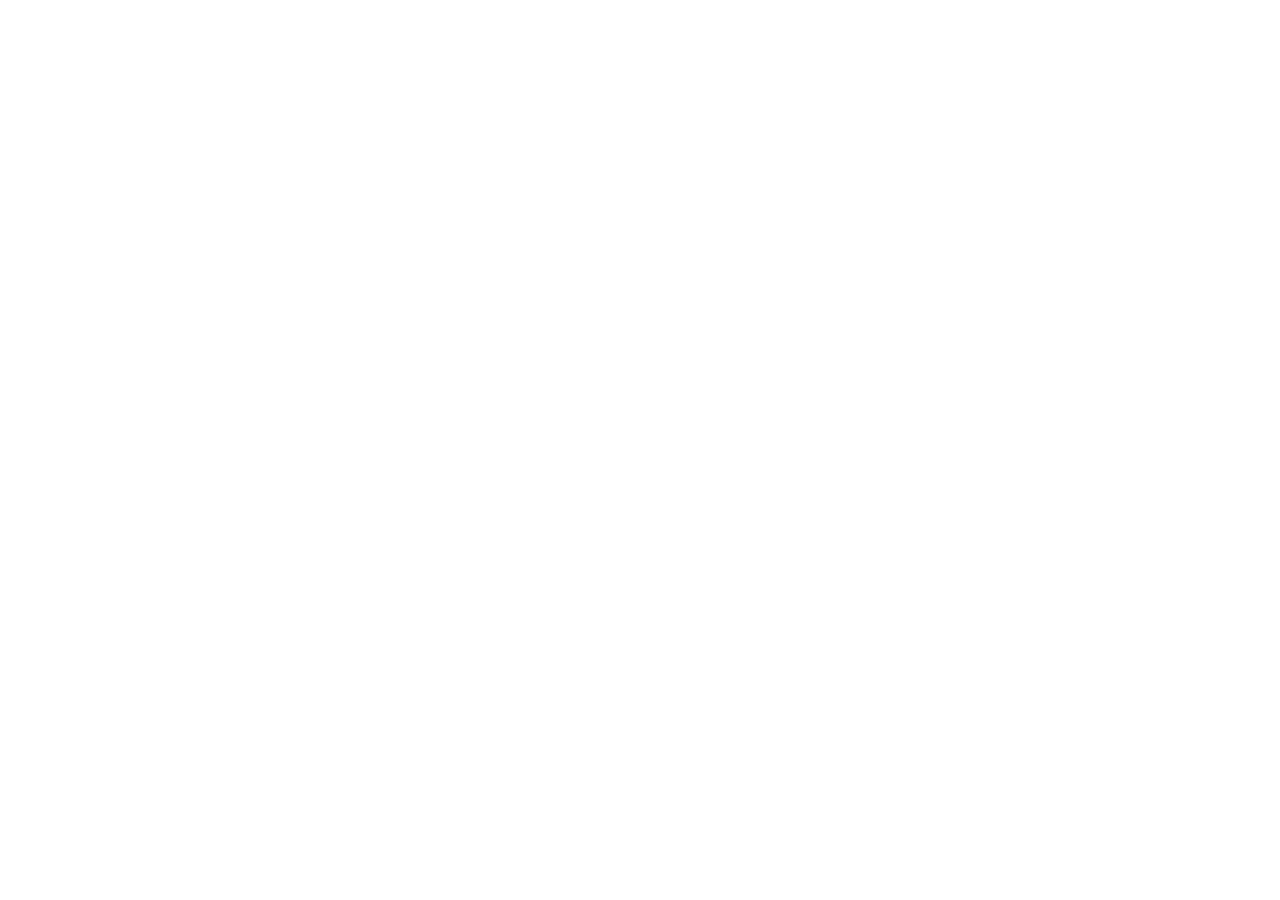
==== commit 1afae5eb: "chore(site): replace old website with migration redirects" ====
--- a/datenschutz/index.html
+++ b/datenschutz/index.html
@@ -1,26 +1,19 @@
 <!doctype html>
-<html lang="de"><head><meta charset="utf-8"><meta name="viewport" content="width=device-width,initial-scale=1">
-<meta name="referrer" content="no-referrer"><meta name="color-scheme" content="light">
-<meta http-equiv="Content-Security-Policy" content="default-src 'none'; img-src 'self'; style-src 'self'; font-src 'self'; script-src 'none'; object-src 'none'; base-uri 'none'; form-action 'none'">
-<title>Datenschutz der Website · Andreas Distel</title><meta name="description" content="Datenschutz für fluxbar.app: GitHub Pages, Cloudflare, technische Zugriffsdaten, lokale Schriften, Kontaktformular und deine Datenschutzrechte.">
-<link rel="canonical" href="https://fluxbar.app/datenschutz/"><link rel="icon" type="image/png" sizes="128x128" href="/assets/images/icon-128.png">
-<link rel="stylesheet" href="/assets/site.css"><link rel="preload" href="/assets/fonts/figtree-400.woff2" as="font" type="font/woff2" crossorigin>
-<meta property="og:locale" content="de_DE"><meta property="og:type" content="website"><meta property="og:site_name" content="Andreas Distel · Spiele">
-<meta property="og:title" content="Datenschutz der Website · Andreas Distel"><meta property="og:description" content="Datenschutz für fluxbar.app: GitHub Pages, Cloudflare, technische Zugriffsdaten, lokale Schriften, Kontaktformular und deine Datenschutzrechte."><meta property="og:url" content="https://fluxbar.app/datenschutz/">
-<meta property="og:image" content="https://fluxbar.app/assets/images/og-schafkopf-1200x630.jpg"><meta property="og:image:width" content="1200"><meta property="og:image:height" content="630"><meta property="og:image:alt" content="Schafkopf Classic – echte Spielansicht am dunklen Stammtisch.">
-<meta name="twitter:card" content="summary_large_image"></head><body><!--email_off--><a class="skip" href="#inhalt">Zum Inhalt</a>
-    <header class="site-header"><div class="wrap header-row">
-      <a class="brand" href="/" aria-label="Andreas Distel – Startseite"><span class="brand-mark" aria-hidden="true">ad</span>Andreas Distel</a>
-      <nav aria-label="Hauptnavigation"><a href="/schafkopf/">Schafkopf</a><a href="/schafkopf/support/">Support</a><a class="nav-download" href="/schafkopf/#download">Herunterladen <span aria-hidden="true">↗</span></a></nav>
-    </div></header><main id="inhalt"><div class="page-heading"><div class="wrap"><p class="breadcrumbs"><a href="/">Start</a><span aria-hidden="true">/</span>Datenschutz der Website</p><h1>Datenschutz der Website</h1><p class=lede>Was beim Besuch dieser Seiten und bei einer Kontaktaufnahme mit deinen Daten geschieht.</p></div></div><div class="wrap"><article class="article"><p class="date">Stand: 25. Oktober 2026</p><p>Diese Erklärung gilt für die Website unter <strong>fluxbar.app</strong>. Die App hat eine eigene <a href="/schafkopf/datenschutz/">Datenschutzerklärung für Schafkopf Classic</a>.</p>
-    <div class="toc"><p>Auf dieser Seite</p><ul><li><a href="#verantwortlich">Verantwortlicher</a></li><li><a href="#hosting">Hosting und technische Daten</a></li><li><a href="#cloudflare">Cloudflare</a></li><li><a href="#cookies">Cookies und eingebundene Inhalte</a></li><li><a href="#kontakt">Kontakt per E-Mail</a></li><li><a href="#formular">Kontaktformular</a></li><li><a href="#links">Externe Links</a></li><li><a href="#rechte">Deine Rechte</a></li></ul></div>
-    <h2 id="verantwortlich">Verantwortlicher</h2><address>Andreas Distel<br>Sommerhalde 18<br>78647 Trossingen<br>Deutschland</address><p>E-Mail: <a href="mailto:support@fluxbar.app">support@fluxbar.app</a><br>Kontaktformular: <a href="/kontakt/">Nachricht schreiben</a></p>
-    <h2 id="hosting">Hosting und technische Daten</h2><p>Diese Website wird über GitHub Pages ausgeliefert. Anbieter ist GitHub, Inc., 88 Colin P. Kelly Jr. Street, San Francisco, CA 94107, USA. GitHub verarbeitet beim Abruf technische Verbindungsdaten und protokolliert nach eigener Angabe IP-Adressen zu Sicherheitszwecken, auch ohne GitHub-Anmeldung.</p><p>Die technische Verarbeitung dient dazu, die angeforderten Seiten auszuliefern und den Betrieb gegen Missbrauch abzusichern. Grundlage für die Bereitstellung durch mich ist Art. 6 Abs. 1 lit. f DSGVO; das berechtigte Interesse liegt im sicheren und verlässlichen Betrieb dieser Produkt- und Supportseite.</p><p>GitHub kann Daten in den USA und weiteren Ländern verarbeiten. GitHub beschreibt hierfür unter anderem Standardvertragsklauseln und seine Teilnahme am EU-US Data Privacy Framework. Umfang, Zwecke und Aufbewahrung durch GitHub erläutert die <a href="https://docs.github.com/site-policy/privacy-policies/github-general-privacy-statement">GitHub-Datenschutzerklärung</a>. Weitere Informationen stehen in <a href="https://docs.github.com/en/pages/getting-started-with-github-pages/what-is-github-pages#data-collection">GitHubs Hinweisen zu Pages</a>. Ich habe keinen Zugriff auf die von GitHub geführten IP-Protokolle und kann deren Löschfristen nicht selbst bestimmen.</p>
-    <h2 id="cloudflare">Cloudflare: Auslieferung und Betriebssicherheit</h2><p>Der Domain ist Cloudflare vorgeschaltet: Cloudflare, Inc., 101 Townsend Street, San Francisco, CA 94107, USA. Der Dienst vermittelt Verbindungen, liefert zwischengespeicherte Inhalte aus und schützt die Website vor Missbrauch. Dabei werden technische Daten wie IP-Adresse, aufgerufene URL, Zeitpunkt und Browserinformationen verarbeitet. Der Dienst kann auch technische Netzwerkfehlerberichte entgegennehmen.</p><p>Rechtsgrundlage ist Art. 6 Abs. 1 lit. f DSGVO. Das berechtigte Interesse ist eine zuverlässige, schnelle und sichere Auslieferung. Daten können im weltweiten Netzwerk, auch außerhalb der EU, verarbeitet werden. Informationen zu Zwecken, Aufbewahrung und Übermittlungsmechanismen stehen in der <a href="https://www.cloudflare.com/privacypolicy/">Cloudflare-Datenschutzerklärung</a> und im <a href="https://www.cloudflare.com/cloudflare-customer-dpa/">Cloudflare-Datenschutzvertrag</a>. Eigene feste Löschfristen für Cloudflares technische Protokolle kann ich nicht festlegen.</p>
-    <h2 id="cookies">Cookies, Schriften und eingebundene Inhalte</h2><p>Der eigene Seitencode setzt keine Cookies und verwendet kein Local Storage, keine Besucheranalyse, keine Werbetracker und kein Fingerprinting. Cloudflare kann für Sicherheitsfunktionen technisch erforderliche Cookies einsetzen; Einzelheiten erklärt der Anbieter in seinen <a href="https://developers.cloudflare.com/fundamentals/reference/policies-compliances/cloudflare-cookies/">Cookie-Hinweisen</a>. Für unbedingt erforderliche Speicherungen gilt § 25 Abs. 2 TDDDG. Einwilligungspflichtige Analyse- oder Marketing-Speicherungen sind hier nicht eingerichtet.</p><p>Schriften, Bilder und Styles werden von derselben Website geladen. Es gibt keine eingebetteten Videos, Karten, Social-Media-Widgets oder externen Schriftendienste. Die technische Verarbeitung beim Hosting und der vorgeschalteten Auslieferung wird oben gesondert beschrieben.</p>
-    <h2 id="kontakt">Kontakt per E-Mail</h2><p>Wenn du mir schreibst, werden deine E-Mail-Adresse, der Inhalt deiner Nachricht und freiwillig mitgeteilte Angaben zur Bearbeitung der Anfrage verarbeitet. Ein Klick auf einen E-Mail-Link öffnet dein eigenes E-Mail-Programm; die Website sendet nicht automatisch eine Nachricht.</p><p>Die Verarbeitung beruht bei vertragsbezogenen Anfragen auf Art. 6 Abs. 1 lit. b DSGVO, bei sonstigen Anfragen auf Art. 6 Abs. 1 lit. f DSGVO. Mein berechtigtes Interesse besteht darin, Anfragen zu beantworten und Support anzubieten. Zur Übermittlung und Verwaltung werden die an der E-Mail-Kommunikation beteiligten E-Mail-Dienstleister eingesetzt.</p><p>Die Angaben werden gelöscht, wenn die Anfrage abschließend bearbeitet ist und weder gesetzliche Aufbewahrungspflichten noch erforderliche Nachweise oder berechtigte Sicherungsinteressen eine weitere Speicherung erfordern. Die Kontaktaufnahme ist freiwillig; ohne Rücksendeadresse und Beschreibung des Anliegens kann ich die Anfrage gegebenenfalls nicht beantworten.</p>
-    <h2 id="formular">Kontaktformular über Form.taxi</h2><p>Das <a href="/kontakt/">Kontaktformular</a> verwendet Form.taxi, betrieben von wrkt*biz Reinhard Söllradl in Österreich, als Auftragsverarbeiter. Name, E-Mail-Adresse, Nachricht, Thema, Bestätigung der Hinweise und technische Verbindungsdaten werden zur Zustellung und Spam-Abwehr verarbeitet. Der Anbieter beschreibt eine Verarbeitung innerhalb der EU und eine maximale Archivdauer von einem Jahr. Frühere Löschung bleibt möglich.</p><p>Rechtsgrundlagen und Löschkriterien entsprechen der oben beschriebenen Kontaktbearbeitung. Grundlage der Beauftragung ist ein AV-Vertrag nach Art. 28 DSGVO. Hinweise des Anbieters: <a href="https://docs.form.taxi/de/privacy">Form.taxi-Datenschutz</a>. Auf der Website werden dafür keine externen Skripte geladen; die Übertragung startet mit dem Absenden.</p>
-    <h2 id="links">Externe Links und Downloads</h2><p>Links führen unter anderem zu GitHub-Downloads, Apple und den dort verlinkten Datenschutzhinweisen. Erst wenn du einen solchen Link öffnest, rufst du das jeweilige Angebot auf. Dort gilt die Datenverarbeitung des jeweiligen Anbieters. Diese Website übermittelt beim Weiterklicken aufgrund ihrer Referrer-Einstellung keine Herkunftsadresse.</p>
-    <h2 id="rechte">Deine Datenschutzrechte</h2><p>Soweit personenbezogene Daten von mir verarbeitet werden, stehen dir nach Maßgabe der DSGVO insbesondere Auskunft, Berichtigung, Löschung, Einschränkung der Verarbeitung und Datenübertragbarkeit zu. Eine erteilte Einwilligung kannst du mit Wirkung für die Zukunft widerrufen.</p><p><strong>Widerspruch:</strong> Erfolgt eine Verarbeitung auf Grundlage von Art. 6 Abs. 1 lit. f DSGVO, kannst du aus Gründen deiner besonderen Situation widersprechen. Die Kontaktadresse des Verantwortlichen findest du oben.</p><p>Außerdem kannst du dich bei einer Datenschutzaufsichtsbehörde beschweren, etwa an deinem Aufenthaltsort. Für den Anbieter zuständig ist der <a href="https://www.baden-wuerttemberg.datenschutz.de/kontakt-aufnehmen/">Landesbeauftragte für den Datenschutz und die Informationsfreiheit Baden-Württemberg</a>, Heilbronner Straße 35, 70191 Stuttgart, E-Mail <a href="mailto:poststelle@lfdi.bwl.de">poststelle@lfdi.bwl.de</a>.</p><p>Eine automatisierte Entscheidungsfindung mit rechtlicher oder vergleichbar erheblicher Wirkung und ein entsprechendes Profiling finden durch mich nicht statt.</p><h2>Änderungen</h2><p>Bei Änderungen an den eingesetzten Diensten oder an der Verarbeitung wird diese Erklärung aktualisiert. Das oben angegebene Datum zeigt den letzten Stand.</p></article></div></main><footer class="site-footer"><div class="wrap"><div class="footer-top"><div><a class="brand" href="/">Andreas Distel</a><p>Spiele für deinen Computer.</p></div>
-      <div class="footer-links" aria-label="Kontakt und Rechtliches"><a href="/schafkopf/support/">Support &amp; Kontakt</a><a href="/impressum/">Impressum</a><a href="/datenschutz/">Datenschutz Webseite</a><a href="/schafkopf/datenschutz/">Datenschutz Schafkopf</a></div></div>
-      <p class="copyright">© 2026 Andreas Distel. Alle Rechte vorbehalten.</p></div></footer><!--/email_off--></body></html>
+<html lang="de">
+<head>
+<meta charset="utf-8">
+<meta name="viewport" content="width=device-width,initial-scale=1">
+<meta name="referrer" content="no-referrer">
+<meta http-equiv="Content-Security-Policy" content="default-src 'none'; base-uri 'none'; form-action 'none'">
+<meta http-equiv="refresh" content="0;url=https://schafkopf-classic.de/datenschutz/">
+<link rel="canonical" href="https://schafkopf-classic.de/datenschutz/">
+<title>Schafkopf Classic ist umgezogen</title>
+</head>
+<body>
+<main>
+<h1>Schafkopf Classic ist umgezogen.</h1>
+<p>Du wirst zur neuen Website weitergeleitet.</p>
+<p><a href="https://schafkopf-classic.de/datenschutz/">Weiter zu schafkopf-classic.de</a></p>
+</main>
+</body>
+</html>
